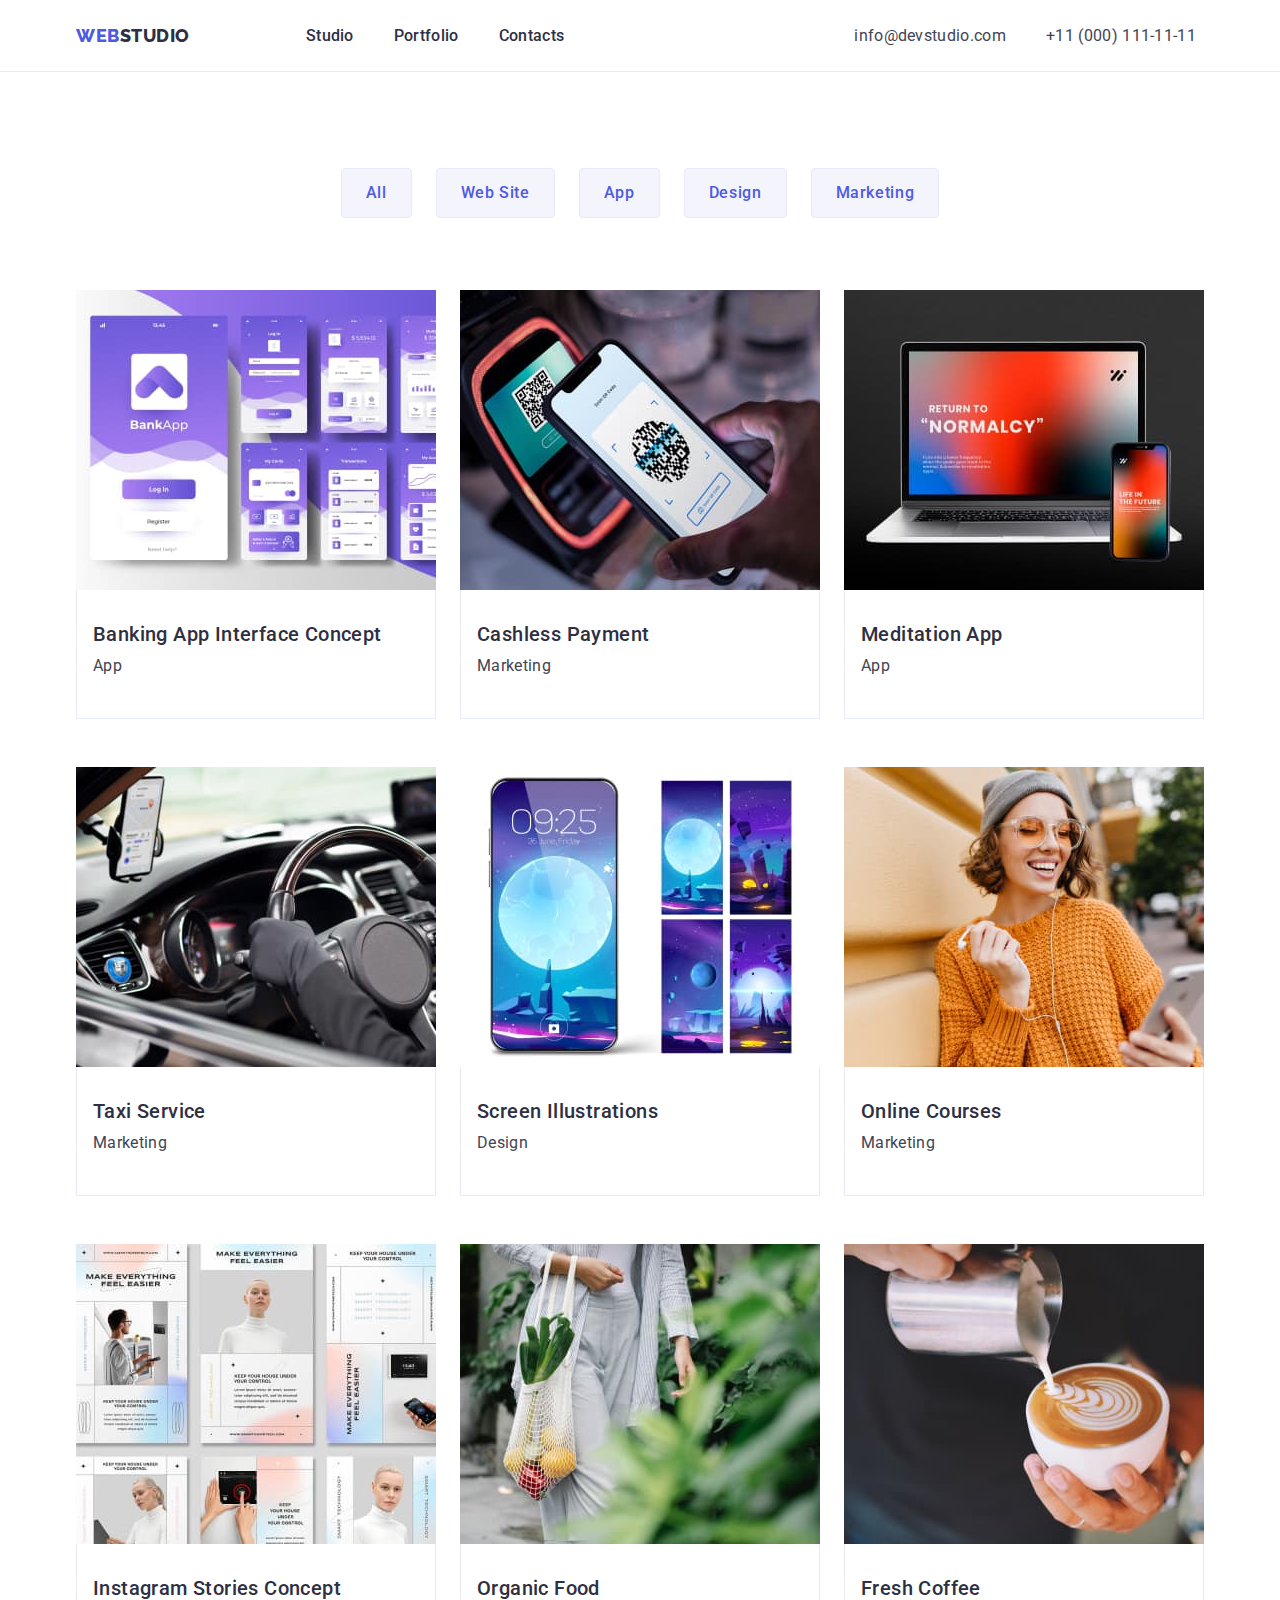
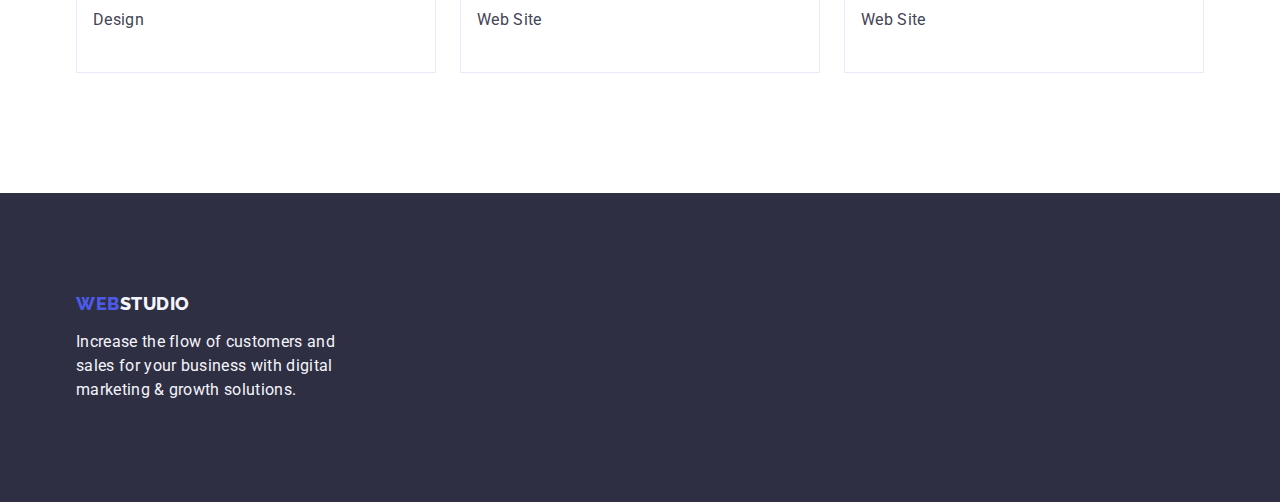
==== portfolio.html @ 7b0496aa "Initial commit" ====
<!DOCTYPE html>
<html lang="en">
  <head>
    <meta charset="UTF-8" />
    <meta name="viewport" content="width=device-width, initial-scale=1.0" />
    <title>Document</title>
    <link
      rel="stylesheet"
      href="https://cdnjs.cloudflare.com/ajax/libs/modern-normalize/1.0.0/modern-normalize.min.css" />
    <link rel="stylesheet" href="css/styles.css" />
    <link rel="preconnect" href="https://fonts.googleapis.com" />
    <link rel="preconnect" href="https://fonts.gstatic.com" crossorigin />
    <link
      href="https://fonts.googleapis.com/css2?family=Raleway:wght@800&family=Roboto:wght@400;500;700;900&display=swap"
      rel="stylesheet" />
  </head>
  <body>
    <header class="header">
      <div class="container div-container">
        <nav class="navigation">
          <a href="./index.html" class="logo link toplogo"
            >Web<span class="studio">Studio</span></a
          >
          <ul class="list menu">
            <li>
              <a href="./index.html" class="nav link">Studio</a>
            </li>
            <li>
              <a href="./portfolio.html" class="nav link">Portfolio</a>
            </li>
            <li>
              <a href="" class="nav link">Contacts</a>
            </li>
          </ul>
        </nav>
        <address class="address">
          <ul class="list menu">
            <li>
              <a href="mailto:info@devstudio.com" class="contact link"
                >info@devstudio.com</a
              >
            </li>
            <li>
              <a href="tel:+110001111111" class="contact link"
                >+11 (000) 111-11-11</a
              >
            </li>
          </ul>
        </address>
      </div>
    </header>
    <main>
      <section class="portfolio-section">
        <div class="container-portfolio container">
          <h1 class="visually-hidden">temporary header</h1>
          <ul class="list portfolio-section-list">
            <li>
              <button type="button" class="btn">All</button>
            </li>
            <li>
              <button type="button" class="btn">Web Site</button>
            </li>
            <li>
              <button type="button" class="btn">App</button>
            </li>
            <li>
              <button type="button" class="btn">Design</button>
            </li>
            <li>
              <button type="button" class="btn">Marketing</button>
            </li>
          </ul>
          <ul class="list portfolio-list-two">
            <li class="portfolio-image">
              <a class="link portfolio-image-link">
                <img
                  src="./images/img15.jpg"
                  alt="banking app interface concept"
                  width="360"
                  height="300" />
                <div class="app">
                  <h2 class="header-three portfolio-desc">
                    Banking App Interface Concept
                  </h2>
                  <p class="desc portfolio-desc">App</p>
                </div>
              </a>
            </li>
            <li class="portfolio-image">
              <a class="link">
                <img
                  src="./images/img14.jpg"
                  alt="cashless payment via qr code"
                  width="360"
                  height="300" />
                <div class="app">
                  <h2 class="header-three portfolio-desc">Cashless Payment</h2>
                  <p class="desc portfolio-desc">Marketing</p>
                </div></a
              >
            </li>
            <li class="portfolio-image">
              <a class="link">
                <img
                  src="./images/img8.jpg"
                  alt="laptop and phone compatible mediation app"
                  width="360"
                  height="300" />
                <div class="app">
                  <h2 class="header-three portfolio-desc">Meditation App</h2>
                  <p class="desc portfolio-desc">App</p>
                </div></a
              >
            </li>
            <li class="portfolio-image">
              <a class="link">
                <img
                  src="./images/img13.jpg"
                  alt="person driving taxi"
                  width="360"
                  height="300" />
                <div class="app">
                  <h2 class="header-three portfolio-desc">Taxi Service</h2>
                  <p class="desc portfolio-desc">Marketing</p>
                </div></a
              >
            </li>
            <li class="portfolio-image">
              <a class="link">
                <img
                  src="./images/img9.jpg"
                  alt="screen illustration of planets"
                  width="360"
                  height="300" />
                <div class="app">
                  <h2 class="header-three portfolio-desc">
                    Screen Illustrations
                  </h2>
                  <p class="desc portfolio-desc">Design</p>
                </div></a
              >
            </li>
            <li class="portfolio-image">
              <a class="link">
                <img
                  src="./images/img16.jpg"
                  alt="woman in orange sweater looking at her phone and smiling"
                  width="360"
                  height="300" />
                <div class="app">
                  <h2 class="header-three portfolio-desc">Online Courses</h2>
                  <p class="desc portfolio-desc">Marketing</p>
                </div></a
              >
            </li>
            <li class="portfolio-image">
              <a class="link">
                <img
                  src="./images/img10.jpg"
                  alt="concept of instagram stories"
                  width="360"
                  height="300" />
                <div class="app">
                  <h2 class="header-three portfolio-desc">
                    Instagram Stories Concept
                  </h2>
                  <p class="desc portfolio-desc">Design</p>
                </div></a
              >
            </li>
            <li class="portfolio-image">
              <a class="link">
                <img
                  src="./images/img11.jpg"
                  alt="woman holding a reusable bag of fruits and vegetables"
                  width="360"
                  height="300" />
                <div class="app">
                  <h2 class="header-three portfolio-desc">Organic Food</h2>
                  <p class="desc portfolio-desc">Web Site</p>
                </div></a
              >
            </li>
            <li class="portfolio-image">
              <a class="link">
                <img
                  src="./images/img12.jpg"
                  alt="preparation of coffee with art on it"
                  width="360"
                  height="300" />
                <div class="app">
                  <h2 class="header-three portfolio-desc">Fresh Coffee</h2>
                  <p class="desc portfolio-desc">Web Site</p>
                </div></a
              >
            </li>
          </ul>
        </div>
      </section>
    </main>
    <footer class="footer">
      <div class="container">
        <a href="./index.html" class="logo link footer-link"
          >Web<span class="studio-footer">Studio</span></a
        >
        <p class="motto">
          Increase the flow of customers and sales for your business with
          digital marketing & growth solutions.
        </p>
      </div>
    </footer>
  </body>
</html>
---- css/styles.css ----
*:root {
  --text: #434455;
  --white: #ffffff;
  --header: #4d5ae5;
  --navyblue: #2e2f42;
  --cloud: #f4f4fd;
  --btn: #e7e9fc;
}

* {
  box-sizing: border-box;
  margin: 0;
  padding: 0;
}

body {
  font-family: "Roboto", sans-serif;
  color: var(--text);
  background-color: var(--white);
}

img {
  display: block;
}

.div-container {
  display: flex;
  width: 1440px;
  height: 72px;
  gap: 290px;
}

.container {
  width: 1158px;
  margin: 0 auto;
  padding: 0 15px 0 15px;

  align-items: center;
}
/* header section */

.logo {
  text-transform: uppercase;
  font-family: "Raleway", sans-serif;
  font-size: 18px;
  font-weight: 800;
  letter-spacing: 0.03em;
  line-height: 1.17;
  color: var(--header);
}

.toplogo {
  margin-right: 76px;
}

.navigation {
  display: flex;
  align-items: center;
  justify-content: center;
  gap: 40px;
}

.link {
  text-decoration: none;
}

.studio {
  color: var(--navyblue);
}

.list {
  list-style: none;
  display: flex;
  gap: 40px;
}

.nav {
  font-weight: 500;
  font-size: 16px;
  line-height: 1.5;
  letter-spacing: 0.02em;
  color: var(--navyblue);
  padding: 24px 0 24px;
}

.nav:hover,
.nav:focus,
.contact:hover,
.contact:focus,
.action-btn:focus,
.action-btn:hover {
  color: #404bbf;
}

.action-btn:focus,
.action-btn:hover {
  background-color: #404bbf;
}

.address {
  font-style: normal;
  display: flex;
  align-items: center;
  justify-content: center;
}

.menu {
  display: flex;
  gap: 40px;
}

.contact link {
  margin-right: 0;
}

.contact {
  font-size: 16px;
  line-height: 1.5;
  letter-spacing: 0.02em;
  color: var(--text);
}

.solutions-container {
  display: flex;
  align-items: center;
  justify-content: center;
  flex-direction: column;
  gap: 48px;
}
/* First Section */

.main {
  background-color: var(--navyblue);
  padding: 188px 0;
  display: flex;
}

.header {
  height: 72px;
  border-bottom: 1px solid #e7e9fc;
}

.main-header {
  font-size: 56px;
  line-height: 1.07;
  text-align: center;
  letter-spacing: 0.02em;
  color: #ffffff;
  max-width: 496px;
  align-items: center;
  justify-content: center;
}

.action-btn {
  background-color: #4d5ae5;
  font-family: "Roboto", sans-serif;
  font-weight: 500;
  line-height: 1.5;
  letter-spacing: 0.04em;
  font-size: 16px;
  color: #ffffff;
  cursor: pointer;
  display: block;
  min-width: 169px;
  height: 56px;
  border: none;
  border-radius: 4px;
}

/* Second Section */
.visually-hidden {
  position: absolute;
  width: 1px;
  height: 1px;
  margin: -1px;
  border: 0;
  padding: 0;
  white-space: nowrap;
  clip-path: inset(100%);
  clip: rect(0 0 0 0);
  overflow: hidden;
}

.section-two {
  padding: 120px 0;
}

.values-list {
  display: flex;
  gap: 24px;
}

.value {
  width: calc((100% - 3 * 24px) / 4);
}

.values-header {
  margin-bottom: 8px;
}

.header-three {
  font-size: 20px;
  font-weight: 500;
  line-height: 1.2;
  letter-spacing: 0.02em;
  color: var(--navyblue);
}

.desc {
  font-size: 16px;
  line-height: 1.5;
  letter-spacing: 0.02em;
  color: var(--text);
}

/*Third Section */

.section-three {
  padding-bottom: 120px;
}

.section-three-header {
  margin-bottom: 72px;
}

.images-list {
  display: flex;
  gap: 24px;
}

.images-one {
  flex-basis: calc((100% - 48px) / 3);
}

.header-two {
  font-size: 36px;
  line-height: 1.11;
  text-align: center;
  letter-spacing: 0.02em;
  text-transform: capitalize;
  color: var(--navyblue);
}

/*Fourth Section */
.our-team {
  background-color: #f4f4fd;
  padding: 120px 0;
}

.section-four-header {
  margin-bottom: 72px;
}

.list-four {
  display: flex;
  gap: 24px;
}

.people-list {
  background-color: #ffffff;
  border-radius: 0px 0px 4px 4px;
  width: calc((100% -3 * 24px) / 4);
}

.container-img {
  padding-top: 32px;
  padding-bottom: 32px;
  padding-left: 16px;
  padding-right: 16px;
}

.images-header {
  text-align: center;
  margin-bottom: 8px;
}

.photos-desc {
  text-align: center;
}

/*Footer*/

.footer {
  background-color: var(--navyblue);
  padding: 100px 0;
}

.footer-link {
  display: inline-block;
  margin-bottom: 16px;
}

.motto {
  line-height: 1.5;
  color: var(--cloud);
  letter-spacing: 0.02em;
  max-width: 264px;
}

.studio-footer {
  color: #f4f4fd;
}

/*PORTFOLIO PAGE */

/* Portfolio Header */

.container-portfolio {
  width: 1158px;
  margin: 0 auto;
  padding: 0 15px;
}

.portfolio-header {
  border-bottom: 1px solid #e7e9fc;
}

.navigation-portfolio {
  display: flex;
  align-items: center;
}

.portfolio-logo {
  margin-right: 76px;
}

.portfolio-menu {
  display: flex;
  gap: 40px;
}

.portfolio-link {
  padding: 24px 0;
}

.portfolio-list {
  display: flex;
  gap: 40px;
}

/*Portfolio Main */

.portfolio-section {
  padding-top: 96px;
  padding-bottom: 120px;
}

.portfolio-section-list {
  display: flex;
  justify-content: center;
  gap: 24px;
  margin-bottom: 72px;
}

.btn {
  font-family: "Roboto", sans-serif;
  font-weight: 500;
  font-size: 16px;
  line-height: 1.5;
  letter-spacing: 0.04em;
  color: var(--header);
  background-color: var(--cloud);
  cursor: pointer;
  padding: 12px 24px;
  border: 1px solid var(--btn);
  border-radius: 4px;
}

.btn:hover,
.btn:focus {
  color: #ffffff;
  background-color: #404bbf;
  border: 1px solid transparent;
}

.portfolio-list-two {
  display: flex;
  flex-wrap: wrap;
  column-gap: 24px;
  row-gap: 48px;
}

.portfolio-image {
  flex-basis: calc((100% - 48px) / 3);
}

.app {
  padding: 32px 16px;
  border: 1px solid #e7e9fc;
  border-top: none;
}

.portfolio-desc {
  margin-bottom: 8px;
}
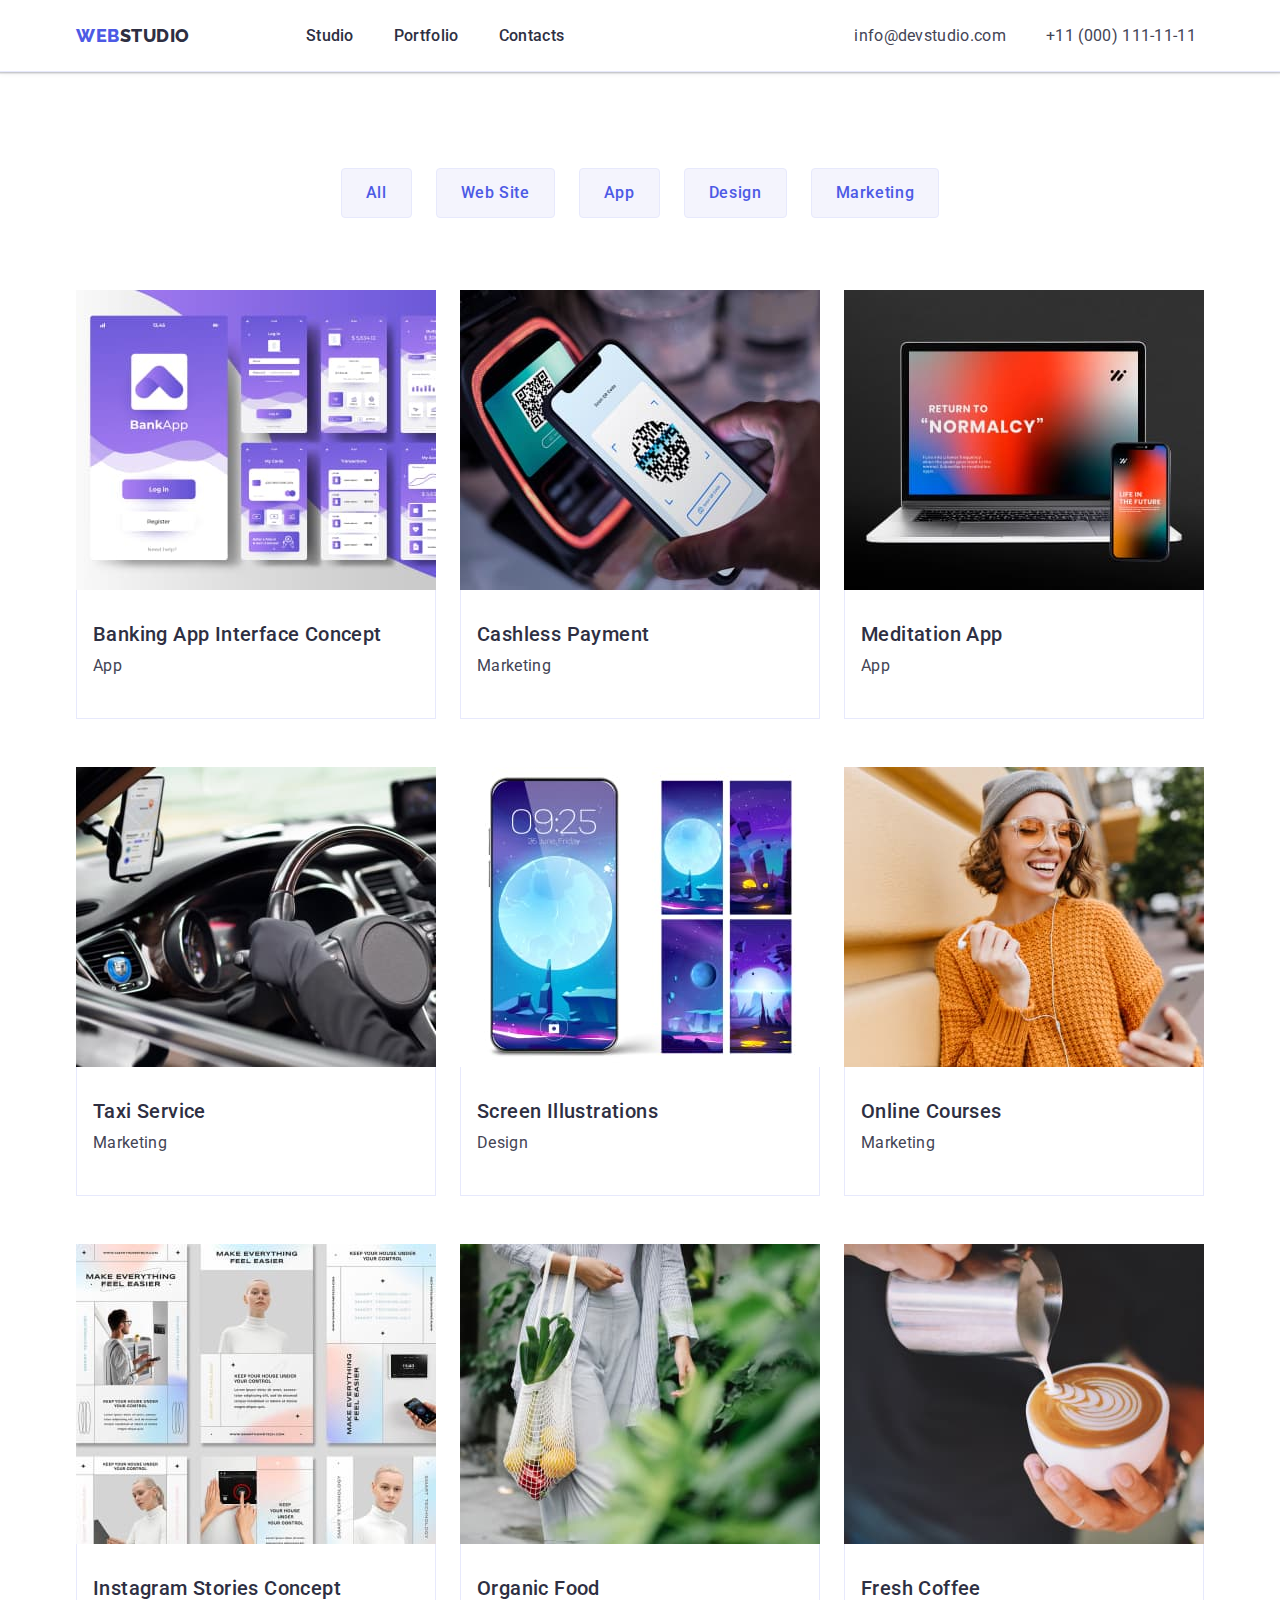
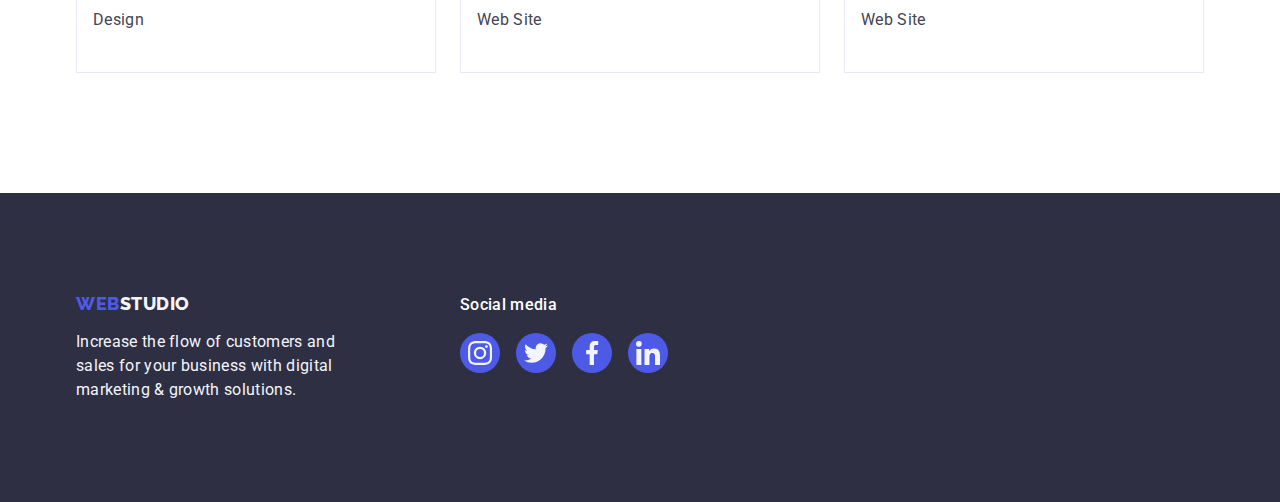
==== commit d9064193: "hw 4" ====
--- a/portfolio.html
+++ b/portfolio.html
@@ -87,7 +87,7 @@
               </a>
             </li>
             <li class="portfolio-image">
-              <a class="link">
+              <a class="link portfolio-image-link">
                 <img
                   src="./images/img14.jpg"
                   alt="cashless payment via qr code"
@@ -100,7 +100,7 @@
               >
             </li>
             <li class="portfolio-image">
-              <a class="link">
+              <a class="link portfolio-image-link">
                 <img
                   src="./images/img8.jpg"
                   alt="laptop and phone compatible mediation app"
@@ -113,7 +113,7 @@
               >
             </li>
             <li class="portfolio-image">
-              <a class="link">
+              <a class="link portfolio-image-link">
                 <img
                   src="./images/img13.jpg"
                   alt="person driving taxi"
@@ -126,7 +126,7 @@
               >
             </li>
             <li class="portfolio-image">
-              <a class="link">
+              <a class="link portfolio-image-link">
                 <img
                   src="./images/img9.jpg"
                   alt="screen illustration of planets"
@@ -141,7 +141,7 @@
               >
             </li>
             <li class="portfolio-image">
-              <a class="link">
+              <a class="link portfolio-image-link">
                 <img
                   src="./images/img16.jpg"
                   alt="woman in orange sweater looking at her phone and smiling"
@@ -154,7 +154,7 @@
               >
             </li>
             <li class="portfolio-image">
-              <a class="link">
+              <a class="link portfolio-image-link">
                 <img
                   src="./images/img10.jpg"
                   alt="concept of instagram stories"
@@ -169,7 +169,7 @@
               >
             </li>
             <li class="portfolio-image">
-              <a class="link">
+              <a class="link portfolio-image-link">
                 <img
                   src="./images/img11.jpg"
                   alt="woman holding a reusable bag of fruits and vegetables"
@@ -182,7 +182,7 @@
               >
             </li>
             <li class="portfolio-image">
-              <a class="link">
+              <a class="link portfolio-image-link">
                 <img
                   src="./images/img12.jpg"
                   alt="preparation of coffee with art on it"
@@ -199,14 +199,49 @@
       </section>
     </main>
     <footer class="footer">
-      <div class="container">
-        <a href="./index.html" class="logo link footer-link"
-          >Web<span class="studio-footer">Studio</span></a
-        >
-        <p class="motto">
-          Increase the flow of customers and sales for your business with
-          digital marketing & growth solutions.
-        </p>
+      <div class="container container-social-media">
+        <div class="container-logo-p">
+          <a href="./index.html" class="logo link footer-link"
+            >Web<span class="studio-footer">Studio</span></a
+          >
+          <p class="motto">
+            Increase the flow of customers and sales for your business with
+            digital marketing & growth solutions.
+          </p>
+        </div>
+        <div>
+          <p class="paragraph-social-media">Social media</p>
+          <ul class="footer-list list">
+            <li class="footer-list-item">
+              <a class="footer-social-media">
+                <svg class="footer-svg">
+                  <use href="../images/icons.svg#icon-instagram-2"></use>
+                </svg>
+              </a>
+            </li>
+            <li class="footer-list-item">
+              <a class="footer-social-media">
+                <svg class="footer-svg">
+                  <use href="../images/icons.svg#icon-twitter-1"></use>
+                </svg>
+              </a>
+            </li>
+            <li class="footer-list-item">
+              <a class="footer-social-media">
+                <svg class="footer-svg">
+                  <use href="../images/icons.svg#icon-facebook-1"></use>
+                </svg>
+              </a>
+            </li>
+            <li class="footer-list-item">
+              <a class="footer-social-media">
+                <svg class="footer-svg">
+                  <use href="../images/icons.svg#icon-linkedin-1"></use>
+                </svg>
+              </a>
+            </li>
+          </ul>
+        </div>
       </div>
     </footer>
   </body>
--- a/css/styles.css
+++ b/css/styles.css
@@ -34,8 +34,6 @@
   width: 1158px;
   margin: 0 auto;
   padding: 0 15px 0 15px;
-
-  align-items: center;
 }
 /* header section */
 
@@ -129,15 +127,29 @@
 }
 /* First Section */
 
-.main {
+.section-one {
   background-color: var(--navyblue);
   padding: 188px 0;
   display: flex;
+  background-image: linear-gradient(
+      rgba(46, 47, 66, 0.7),
+      rgba(46, 47, 66, 0.7)
+    ),
+    url(../images/people-office.jpg);
+  background-repeat: no-repeat;
+  background-position: center;
+  background-size: cover;
+  height: 600px;
+  max-width: 1440px;
+  justify-content: center;
+  align-items: center;
 }
 
 .header {
   height: 72px;
   border-bottom: 1px solid #e7e9fc;
+  box-shadow: 0px 2px 1px rgba(46, 47, 66, 0.08),
+    0px 1px 1px rgba(46, 47, 66, 0.16), 0px 1px 6px rgba(46, 47, 66, 0.08);
 }
 
 .main-header {
@@ -213,6 +225,21 @@
   color: var(--text);
 }
 
+.container-svg-section-two {
+  display: flex;
+  align-items: center;
+  justify-content: center;
+  height: 112px;
+  background-color: #f4f4fd;
+  border-radius: 4px;
+  margin-bottom: 8px;
+}
+
+.svg-section-two {
+  width: 64px;
+  height: 64px;
+}
+
 /*Third Section */
 
 .section-three {
@@ -242,7 +269,7 @@
 }
 
 /*Fourth Section */
-.our-team {
+.section-four {
   background-color: #f4f4fd;
   padding: 120px 0;
 }
@@ -260,6 +287,41 @@
   background-color: #ffffff;
   border-radius: 0px 0px 4px 4px;
   width: calc((100% -3 * 24px) / 4);
+  box-shadow: 0px 1px 6px rgba(46, 47, 66, 0.08),
+    0px 1px 1px rgba(46, 47, 66, 0.16), 0px 2px 1px rgba(46, 47, 66, 0.08);
+}
+
+.socials-list {
+  display: flex;
+  justify-content: center;
+  gap: 24px;
+  padding-top: 8px;
+}
+
+.social {
+  width: 40px;
+  height: 40px;
+  list-style-type: none;
+}
+
+.social-item {
+  width: 100%;
+  height: 100%;
+  background-color: #4d5ae5;
+  border-radius: 50%;
+  display: flex;
+  align-items: center;
+  justify-content: center;
+}
+
+.social-item:hover.social-item:focus {
+  background-color: #404bbf;
+}
+
+.social-item-svg {
+  width: 16px;
+  height: 16px;
+  fill: #f4f4fd;
 }
 
 .container-img {
@@ -278,7 +340,105 @@
   text-align: center;
 }
 
+/*Fifth section */
+
+.section-five {
+  padding-top: 120px;
+  padding-bottom: 120px;
+}
+
+.header-customers {
+  font-size: 36px;
+  line-height: 1.11;
+  color: #2e2f42;
+  margin-bottom: 72px;
+  display: flex;
+  align-items: center;
+  justify-content: center;
+}
+.clients-list {
+  display: flex;
+  gap: 24px;
+}
+
+.clients {
+  width: calc((100% - 120px) / 6);
+  height: 88px;
+  list-style-type: none;
+}
+
+.client-item {
+  width: 100%;
+  height: 100%;
+  border: 1px solid #8e8f99;
+  border-radius: 4px;
+  color: #8e8f99;
+  display: flex;
+  align-items: center;
+  justify-content: center;
+}
+
+.client-item:hover,
+.client-item:focus {
+  border-color: #404bbf;
+}
+
+.client-item-svg {
+  width: 104;
+  height: 56;
+  fill: currentColor;
+}
+
 /*Footer*/
+
+.container-social-media {
+  display: flex;
+  align-items: baseline;
+}
+
+.container-logo-p {
+  margin-right: 120px;
+}
+
+.paragraph-social-media {
+  font-weight: 500;
+  font-size: 16px;
+  line-height: 1.5;
+  letter-spacing: 0.02em;
+  color: #ffffff;
+  margin-bottom: 16px;
+}
+
+.footer-list {
+  display: flex;
+  gap: 16px;
+}
+
+.footer-list-item {
+  width: 40px;
+  height: 40px;
+}
+
+.footer-social-media {
+  width: 100%;
+  height: 100%;
+  background-color: #4d5ae5;
+  border-radius: 50%;
+  display: flex;
+  align-items: center;
+  justify-content: center;
+}
+
+.footer-social-media:hover,
+.footer-social-media:focus {
+  background-color: #31d0aa;
+}
+
+.footer-svg {
+  width: 24px;
+  height: 24px;
+  fill: #f4f4fd;
+}
 
 .footer {
   background-color: var(--navyblue);
@@ -371,6 +531,8 @@
   color: #ffffff;
   background-color: #404bbf;
   border: 1px solid transparent;
+  box-shadow: 0px 3px 1px rgba(0, 0, 0, 0.1), 0px 2px 1px rgba(0, 0, 0, 0.08),
+    0px 2px 2px rgba(0, 0, 0, 0.12);
 }
 
 .portfolio-list-two {
@@ -382,6 +544,16 @@
 
 .portfolio-image {
   flex-basis: calc((100% - 48px) / 3);
+}
+
+.portfolio-image-link {
+  display: block;
+}
+
+.portfolio-image-link:hover,
+.portfolio-image-link:focus {
+  box-shadow: 0px 1px 6px rgba(46, 47, 66, 0.08),
+    0px 1px 1px rgba(46, 47, 66, 0.16), 0px 2px 1px rgba(46, 47, 66, 0.08);
 }
 
 .app {
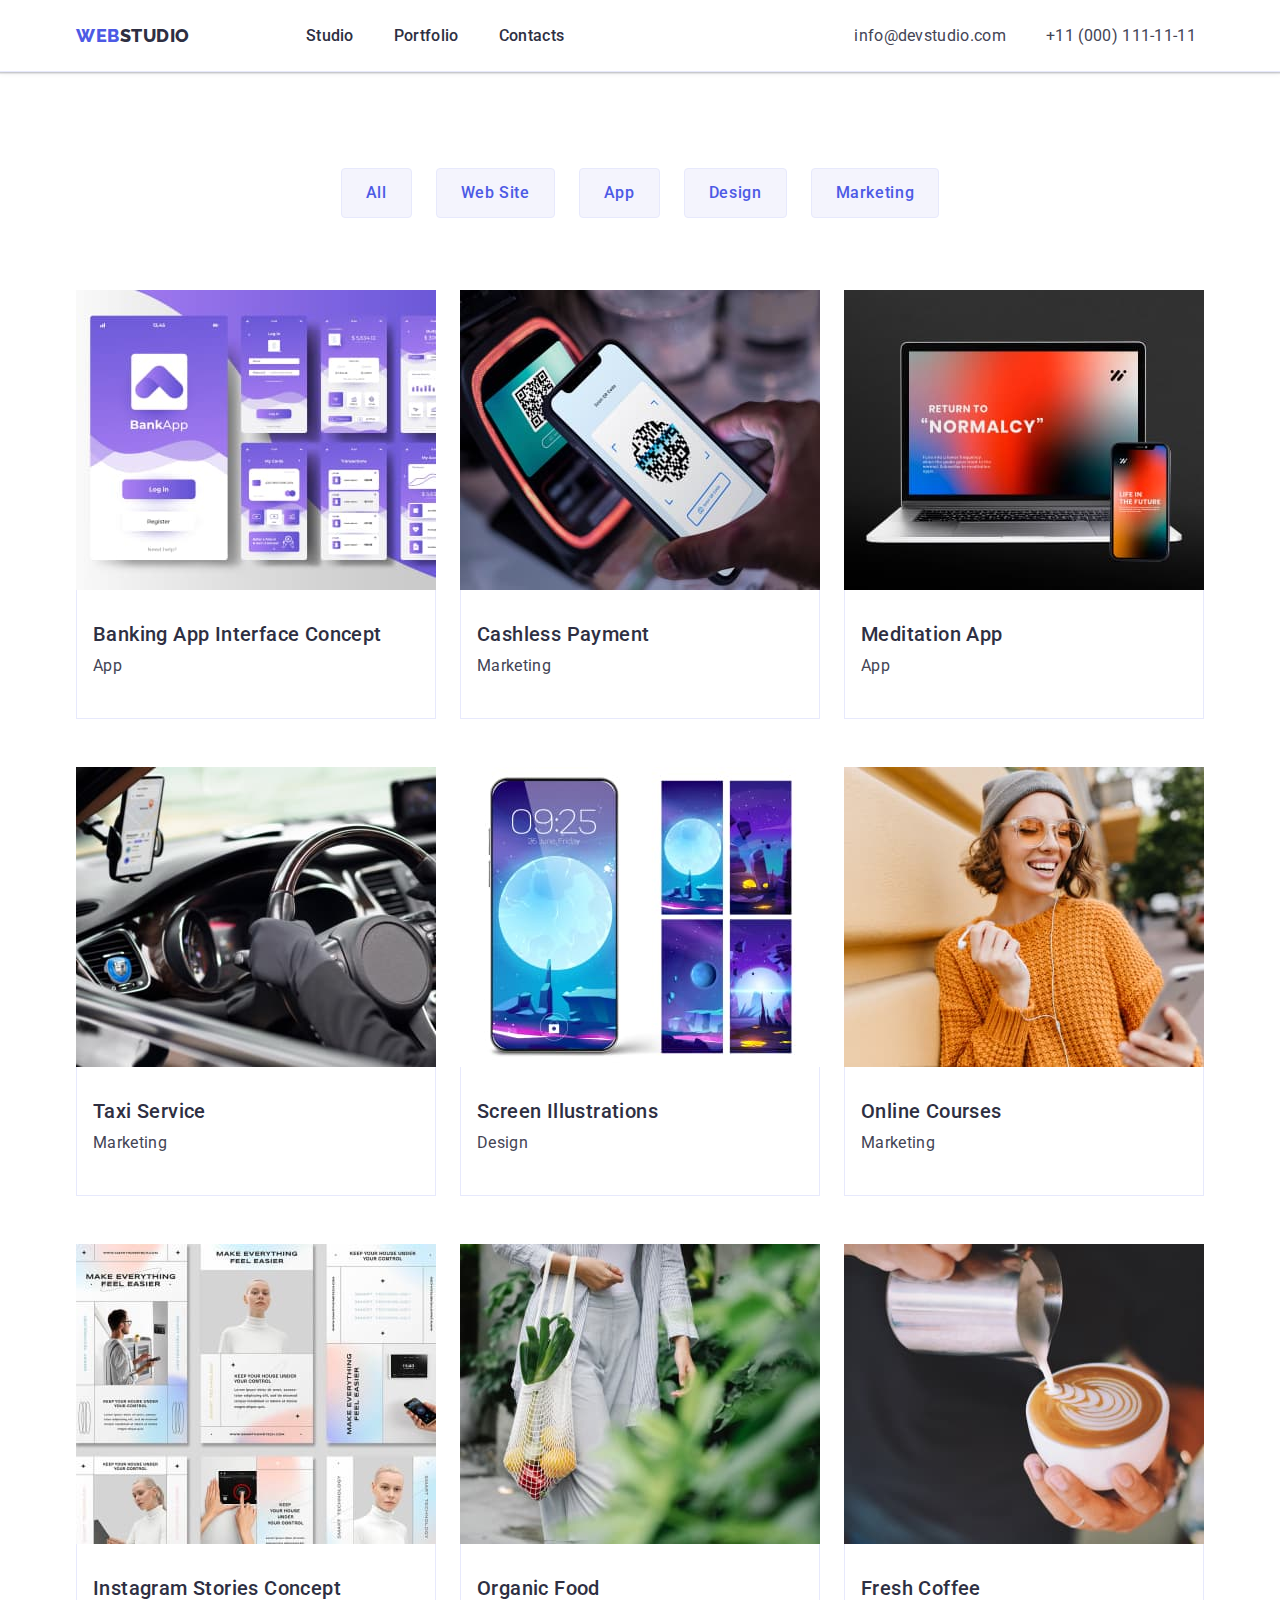
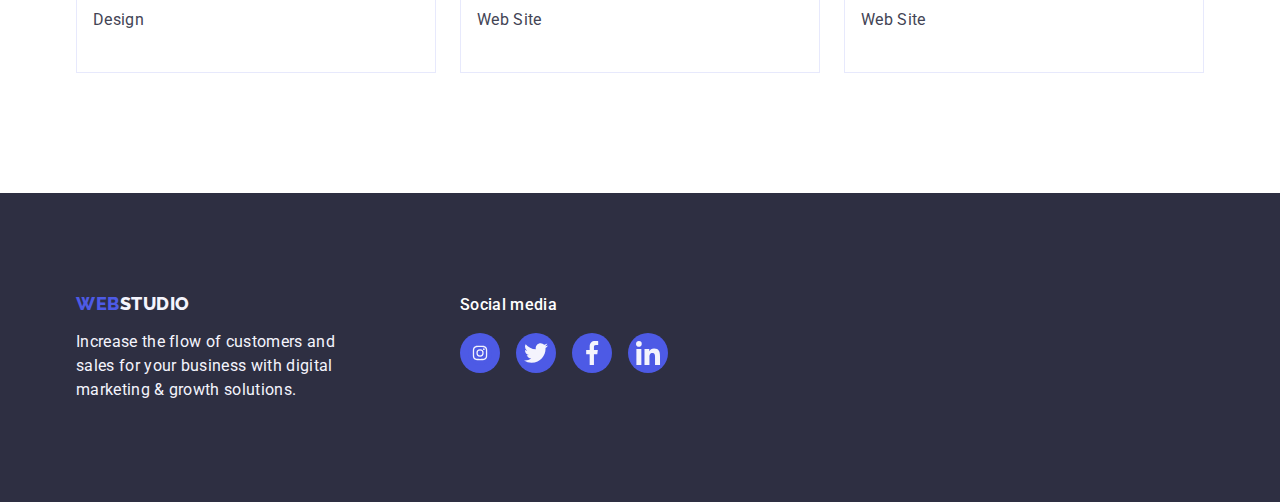
==== commit c3034cd2: "changes to hw4" ====
--- a/portfolio.html
+++ b/portfolio.html
@@ -214,29 +214,29 @@
           <ul class="footer-list list">
             <li class="footer-list-item">
               <a class="footer-social-media">
-                <svg class="footer-svg">
-                  <use href="../images/icons.svg#icon-instagram-2"></use>
-                </svg>
-              </a>
-            </li>
-            <li class="footer-list-item">
-              <a class="footer-social-media">
-                <svg class="footer-svg">
-                  <use href="../images/icons.svg#icon-twitter-1"></use>
-                </svg>
-              </a>
-            </li>
-            <li class="footer-list-item">
-              <a class="footer-social-media">
-                <svg class="footer-svg">
-                  <use href="../images/icons.svg#icon-facebook-1"></use>
-                </svg>
-              </a>
-            </li>
-            <li class="footer-list-item">
-              <a class="footer-social-media">
-                <svg class="footer-svg">
-                  <use href="../images/icons.svg#icon-linkedin-1"></use>
+                <svg class="footer-svg" width="24" height="24">
+                  <use href="./images/icons.svg#icon-instagram-2"></use>
+                </svg>
+              </a>
+            </li>
+            <li class="footer-list-item">
+              <a class="footer-social-media">
+                <svg class="footer-svg" width="24" height="24">
+                  <use href="./images/icons.svg#icon-twitter-1"></use>
+                </svg>
+              </a>
+            </li>
+            <li class="footer-list-item">
+              <a class="footer-social-media">
+                <svg class="footer-svg" width="24" height="24">
+                  <use href="./images/icons.svg#icon-facebook-1"></use>
+                </svg>
+              </a>
+            </li>
+            <li class="footer-list-item">
+              <a class="footer-social-media">
+                <svg class="footer-svg" width="24" height="24">
+                  <use href="./images/icons.svg#icon-linkedin-1"></use>
                 </svg>
               </a>
             </li>
--- a/css/styles.css
+++ b/css/styles.css
@@ -143,6 +143,7 @@
   max-width: 1440px;
   justify-content: center;
   align-items: center;
+  margin: auto;
 }
 
 .header {
@@ -235,11 +236,6 @@
   margin-bottom: 8px;
 }
 
-.svg-section-two {
-  width: 64px;
-  height: 64px;
-}
-
 /*Third Section */
 
 .section-three {
@@ -314,13 +310,12 @@
   justify-content: center;
 }
 
-.social-item:hover.social-item:focus {
+.social-item:hover,
+.social-item:focus {
   background-color: #404bbf;
 }
 
 .social-item-svg {
-  width: 16px;
-  height: 16px;
   fill: #f4f4fd;
 }
 
@@ -381,11 +376,10 @@
 .client-item:hover,
 .client-item:focus {
   border-color: #404bbf;
+  color: #404bbf;
 }
 
 .client-item-svg {
-  width: 104;
-  height: 56;
   fill: currentColor;
 }
 
@@ -435,8 +429,6 @@
 }
 
 .footer-svg {
-  width: 24px;
-  height: 24px;
   fill: #f4f4fd;
 }
 
